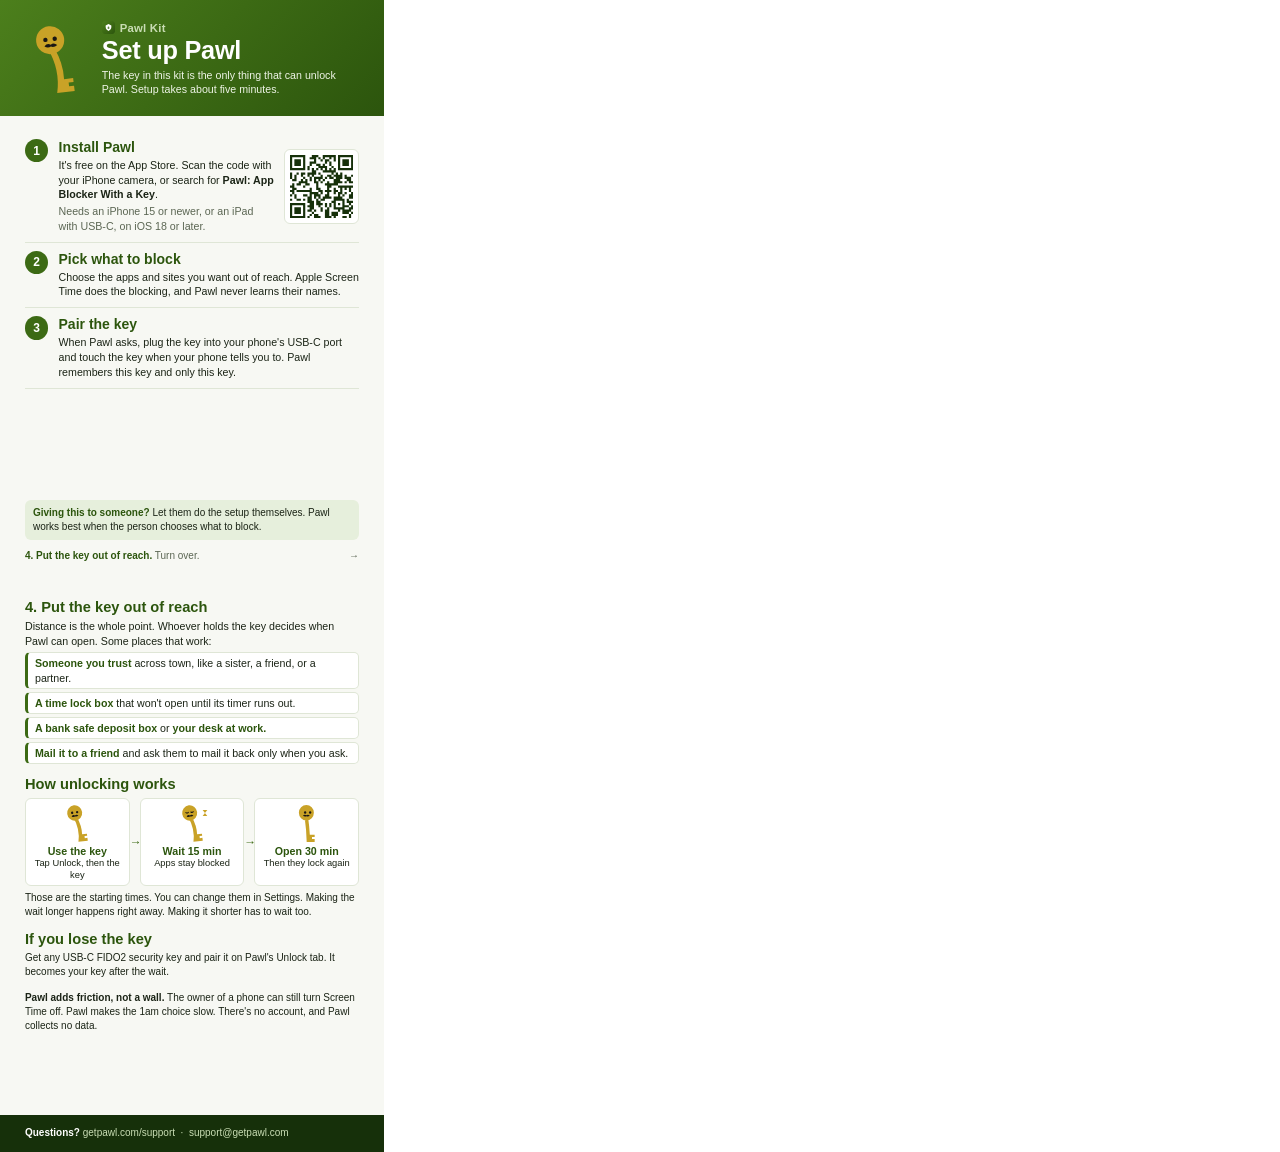
==== kit/setup-card.html @ 683b1db6 "Kit: printable setup card for the Pawl Kit (4 x 6 in, two sides) kit/Pawl-Setup-Card.pdf goes in eve" ====
<!DOCTYPE html>
<html lang="en">
<head>
<meta charset="utf-8">
<title>Pawl Kit setup card</title>
<style>
  @page { size: 4in 6in; margin: 0; }
  :root {
    --green-100:#e6efdc; --green-200:#c9ddb4; --green-400:#4c7f1c; --green-500:#3c6a14;
    --green-700:#2c550d; --green-900:#16300a; --ink:#1b2416; --muted:#5b6653; --paper:#f7f8f3;
    --line:#dfe6d6; --gold:#c9a227;
  }
  * { box-sizing: border-box; }
  html, body { margin: 0; padding: 0; }
  body { font-family: Inter, -apple-system, "Helvetica Neue", Arial, sans-serif; color: var(--ink);
         -webkit-print-color-adjust: exact; print-color-adjust: exact; }
  .page { width: 4in; height: 6in; overflow: hidden; position: relative; page-break-after: always;
           background: var(--paper); display: flex; flex-direction: column; }
  .page:last-child { page-break-after: auto; }

  /* front header */
  .head { background: linear-gradient(135deg, var(--green-400) 0%, var(--green-500) 50%, var(--green-700) 100%);
           color: #fff; padding: 0.22in 0.26in 0.2in; display: flex; align-items: center; gap: 0.14in; }
  .head img.mascot { width: 0.78in; height: 0.78in; flex: none; margin: -0.06in -0.04in -0.08in -0.08in; }
  .brand { display: flex; align-items: center; gap: 5px; font-size: 8.5pt; font-weight: 600;
            color: var(--green-200); letter-spacing: .02em; }
  .brand img { width: 13px; height: 13px; border-radius: 3px; }
  h1 { margin: 3px 0 0; font-size: 19pt; line-height: 1.05; font-weight: 700; letter-spacing: -.01em; }
  .head p { margin: 4px 0 0; font-size: 8pt; line-height: 1.35; color: #eef4e6; }

  .body { padding: 0.16in 0.26in 0; flex: 1; display: flex; flex-direction: column; }
  .step { display: grid; grid-template-columns: 0.27in 1fr; gap: 0.08in; padding: 0.085in 0;
           border-bottom: 1px solid var(--line); }
  .step:last-of-type { border-bottom: 0; }
  .n { width: 0.24in; height: 0.24in; border-radius: 50%; background: var(--green-500); color: #fff;
        font-weight: 700; font-size: 9pt; display: flex; align-items: center; justify-content: center; }
  h2 { margin: 0; font-size: 10.5pt; line-height: 1.2; color: var(--green-700); font-weight: 700; }
  .step p { margin: 2px 0 0; font-size: 8pt; line-height: 1.38; }
  .install { display: grid; grid-template-columns: 1fr 0.78in; gap: 0.1in; align-items: center; }
  .qr { background: #fff; border: 1px solid var(--line); border-radius: 6px; padding: 0.05in; }
  .qr svg { width: 100%; height: auto; display: block; }
  .note { font-size: 7pt; color: var(--muted); margin-top: 3px; line-height: 1.35; }
  .gift { margin-top: auto; background: var(--green-100); border-radius: 6px; padding: 6px 8px;
           font-size: 7.5pt; line-height: 1.38; }
  .gift b { color: var(--green-700); }
  .over { padding: 0.1in 0 0.16in; font-size: 7.5pt; color: var(--muted);
           display: flex; justify-content: space-between; align-items: center; }
  .over strong { color: var(--green-700); }

  /* back */
  .back .body { padding-top: 0.24in; }
  h3 { margin: 0 0 4px; font-size: 11pt; color: var(--green-700); font-weight: 700; }
  .places { list-style: none; padding: 0; margin: 4px 0 0; display: grid; gap: 3px; }
  .places li { font-size: 8pt; line-height: 1.32; background: #fff; border: 1px solid var(--line);
                border-left: 3px solid var(--green-500); border-radius: 5px; padding: 3px 7px; }
  .places b { color: var(--green-700); }
  .lead { font-size: 8pt; line-height: 1.38; margin: 0; }
  .flow { display: grid; grid-template-columns: 1fr 10px 1fr 10px 1fr; align-items: stretch;
           margin: 6px 0 0; }
  .flow .box { background: #fff; border: 1px solid var(--line); border-radius: 6px; padding: 4px 3px;
                text-align: center; font-size: 7pt; line-height: 1.25; }
  .flow .box img { width: 0.42in; height: 0.42in; display: block; margin: 0 auto 1px; }
  .flow .box b { display: block; font-size: 8pt; color: var(--green-700); }
  .flow .arrow { align-self: center; text-align: center; color: var(--green-500); font-size: 9pt; }
  .sec { margin-top: 0.13in; }
  .small { font-size: 7.5pt; line-height: 1.38; margin: 0; }
  .foot { margin-top: auto; background: var(--green-900); color: var(--green-200); padding: 0.12in 0.26in;
           font-size: 7.5pt; line-height: 1.4; }
  .foot b { color: #fff; }
</style>
</head>
<body>

<section class="page front">
  <div class="head">
    <img class="mascot" src="[data-uri]" alt="">
    <div>
      <div class="brand"><img src="[data-uri]" alt="">Pawl Kit</div>
      <h1>Set up Pawl</h1>
      <p>The key in this kit is the only thing that can unlock Pawl. Setup takes about five minutes.</p>
    </div>
  </div>
  <div class="body">
    <div class="step">
      <span class="n">1</span>
      <div class="install">
        <div>
          <h2>Install Pawl</h2>
          <p>It's free on the App Store. Scan the code with your iPhone camera, or search for <b>Pawl: App Blocker With a Key</b>.</p>
          <p class="note">Needs an iPhone 15 or newer, or an iPad with USB-C, on iOS 18 or later.</p>
        </div>
        <div class="qr"><svg role="img" aria-label="QR code for Pawl on the App Store" viewBox="0 0 29 29" class="segno"><path class="qrline" stroke="#16300a" d="M0 0.5h7m3 0h3m2 0h6m1 0h7m-29 1h1m5 0h1m2 0h3m1 0h1m1 0h1m2 0h1m1 0h1m1 0h1m5 0h1m-29 1h1m1 0h3m1 0h1m4 0h1m2 0h1m1 0h2m2 0h1m1 0h1m1 0h3m1 0h1m-29 1h1m1 0h3m1 0h1m2 0h3m4 0h1m1 0h1m3 0h1m1 0h3m1 0h1m-29 1h1m1 0h3m1 0h1m2 0h1m2 0h2m1 0h1m2 0h1m3 0h1m1 0h3m1 0h1m-29 1h1m5 0h1m1 0h1m4 0h4m2 0h1m2 0h1m5 0h1m-29 1h7m1 0h1m1 0h1m1 0h1m1 0h1m1 0h1m1 0h1m1 0h1m1 0h7m-19 1h2m3 0h6m-21 1h1m2 0h1m1 0h2m1 0h4m1 0h1m5 0h1m1 0h1m1 0h1m-24 1h1m1 0h1m2 0h1m2 0h1m1 0h1m3 0h1m2 0h2m1 0h4m1 0h1m2 0h1m-29 1h1m1 0h1m3 0h1m2 0h1m1 0h4m1 0h1m1 0h2m1 0h3m1 0h3m-27 1h2m2 0h1m1 0h1m1 0h1m1 0h1m1 0h1m1 0h1m4 0h3m3 0h2m-24 1h4m3 0h2m1 0h1m2 0h1m2 0h4m1 0h1m1 0h2m-28 1h1m1 0h2m2 0h2m3 0h1m3 0h6m-22 1h2m4 0h1m5 0h1m4 0h2m3 0h7m-28 1h2m6 0h1m2 0h2m3 0h1m2 0h1m2 0h1m1 0h1m1 0h1m-28 1h2m1 0h7m3 0h2m1 0h3m1 0h2m1 0h1m3 0h1m-27 1h1m7 0h4m1 0h1m2 0h1m2 0h1m1 0h2m1 0h1m2 0h1m-29 1h1m1 0h1m3 0h2m1 0h1m1 0h3m2 0h2m4 0h1m1 0h1m2 0h2m-27 1h1m5 0h2m1 0h1m1 0h1m1 0h4m1 0h4m3 0h2m-29 1h1m2 0h2m1 0h1m1 0h2m2 0h1m1 0h2m4 0h5m1 0h1m-19 1h3m1 0h2m5 0h2m3 0h1m1 0h3m-29 1h7m2 0h2m1 0h3m1 0h1m1 0h1m1 0h1m1 0h1m1 0h1m2 0h1m-28 1h1m5 0h1m1 0h3m2 0h1m2 0h1m1 0h1m1 0h1m3 0h3m1 0h1m-29 1h1m1 0h3m1 0h1m2 0h2m3 0h1m2 0h1m2 0h5m2 0h2m-29 1h1m1 0h3m1 0h1m1 0h2m1 0h1m2 0h1m1 0h2m4 0h1m1 0h4m-28 1h1m1 0h3m1 0h1m3 0h1m5 0h2m1 0h3m2 0h3m1 0h1m-29 1h1m5 0h1m2 0h1m1 0h2m3 0h2m1 0h3m5 0h1m-28 1h7m1 0h1m2 0h3m2 0h3m1 0h1m3 0h2m1 0h1"/></svg></div>
      </div>
    </div>
    <div class="step">
      <span class="n">2</span>
      <div>
        <h2>Pick what to block</h2>
        <p>Choose the apps and sites you want out of reach. Apple Screen Time does the blocking, and Pawl never learns their names.</p>
      </div>
    </div>
    <div class="step">
      <span class="n">3</span>
      <div>
        <h2>Pair the key</h2>
        <p>When Pawl asks, plug the key into your phone's USB-C port and touch the key when your phone tells you to. Pawl remembers this key and only this key.</p>
      </div>
    </div>
    <div class="gift"><b>Giving this to someone?</b> Let them do the setup themselves. Pawl works best when the person chooses what to block.</div>
    <div class="over"><span><strong>4. Put the key out of reach.</strong> Turn over.</span><span>&#8594;</span></div>
  </div>
</section>

<section class="page back">
  <div class="body">
    <h3>4. Put the key out of reach</h3>
    <p class="lead">Distance is the whole point. Whoever holds the key decides when Pawl can open. Some places that work:</p>
    <ul class="places">
      <li><b>Someone you trust</b> across town, like a sister, a friend, or a partner.</li>
      <li><b>A time lock box</b> that won't open until its timer runs out.</li>
      <li><b>A bank safe deposit box</b> or <b>your desk at work.</b></li>
      <li><b>Mail it to a friend</b> and ask them to mail it back only when you ask.</li>
    </ul>

    <div class="sec">
      <h3>How unlocking works</h3>
      <div class="flow">
        <div class="box"><img src="[data-uri]" alt=""><b>Use the key</b>Tap Unlock, then the key</div>
        <div class="arrow">&#8594;</div>
        <div class="box"><img src="[data-uri]" alt=""><b>Wait 15 min</b>Apps stay blocked</div>
        <div class="arrow">&#8594;</div>
        <div class="box"><img src="[data-uri]" alt=""><b>Open 30 min</b>Then they lock again</div>
      </div>
      <p class="small" style="margin-top:5px">Those are the starting times. You can change them in Settings. Making the wait longer happens right away. Making it shorter has to wait too.</p>
    </div>

    <div class="sec">
      <h3>If you lose the key</h3>
      <p class="small">Get any USB-C FIDO2 security key and pair it on Pawl's Unlock tab. It becomes your key after the wait.</p>
    </div>

    <div class="sec">
      <p class="small"><b>Pawl adds friction, not a wall.</b> The owner of a phone can still turn Screen Time off. Pawl makes the 1am choice slow. There's no account, and Pawl collects no data.</p>
    </div>
  </div>
  <div class="foot">
    <b>Questions?</b> getpawl.com/support &nbsp;·&nbsp; support@getpawl.com
  </div>
</section>

</body>
</html>
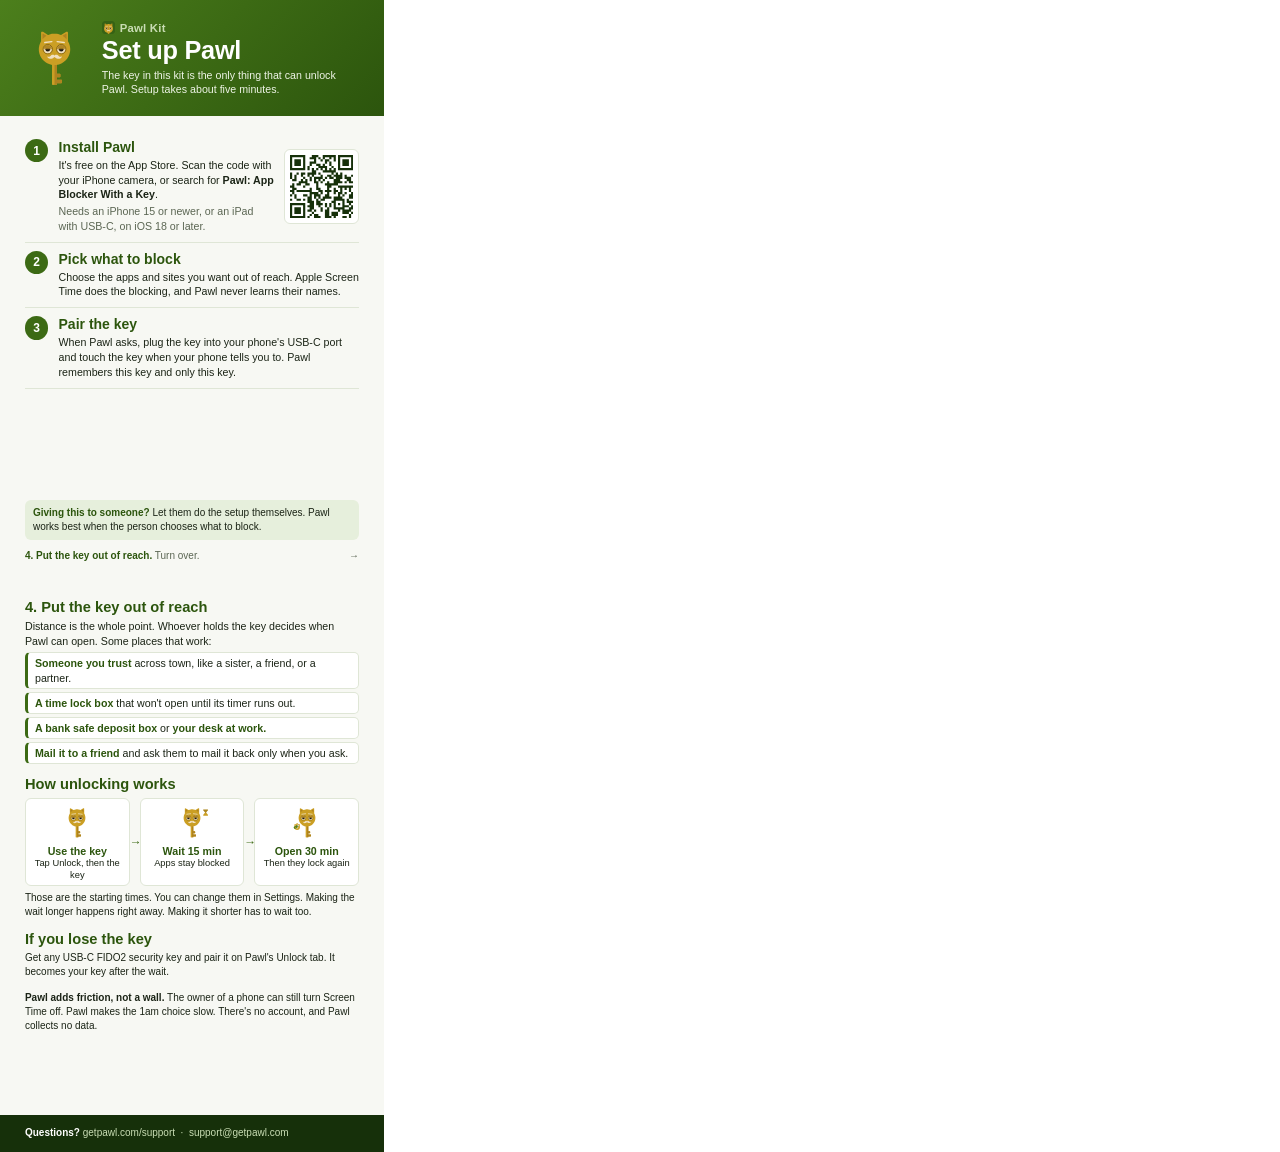
==== commit e925187d: "2.4: Pawl, the old cat key. New mascot drawn in code, animated poses, new app icon and site art The " ====
--- a/kit/setup-card.html
+++ b/kit/setup-card.html
@@ -73,9 +73,9 @@
 
 <section class="page front">
   <div class="head">
-    <img class="mascot" src="[data-uri]" alt="">
+    <img class="mascot" src="[data-uri]" alt="">
     <div>
-      <div class="brand"><img src="[data-uri]" alt="">Pawl Kit</div>
+      <div class="brand"><img src="[data-uri]" alt="">Pawl Kit</div>
       <h1>Set up Pawl</h1>
       <p>The key in this kit is the only thing that can unlock Pawl. Setup takes about five minutes.</p>
     </div>
@@ -125,11 +125,11 @@
     <div class="sec">
       <h3>How unlocking works</h3>
       <div class="flow">
-        <div class="box"><img src="[data-uri]" alt=""><b>Use the key</b>Tap Unlock, then the key</div>
+        <div class="box"><img src="[data-uri]" alt=""><b>Use the key</b>Tap Unlock, then the key</div>
         <div class="arrow">&#8594;</div>
-        <div class="box"><img src="[data-uri]" alt=""><b>Wait 15 min</b>Apps stay blocked</div>
+        <div class="box"><img src="[data-uri]" alt=""><b>Wait 15 min</b>Apps stay blocked</div>
         <div class="arrow">&#8594;</div>
-        <div class="box"><img src="[data-uri]" alt=""><b>Open 30 min</b>Then they lock again</div>
+        <div class="box"><img src="[data-uri]" alt=""><b>Open 30 min</b>Then they lock again</div>
       </div>
       <p class="small" style="margin-top:5px">Those are the starting times. You can change them in Settings. Making the wait longer happens right away. Making it shorter has to wait too.</p>
     </div>
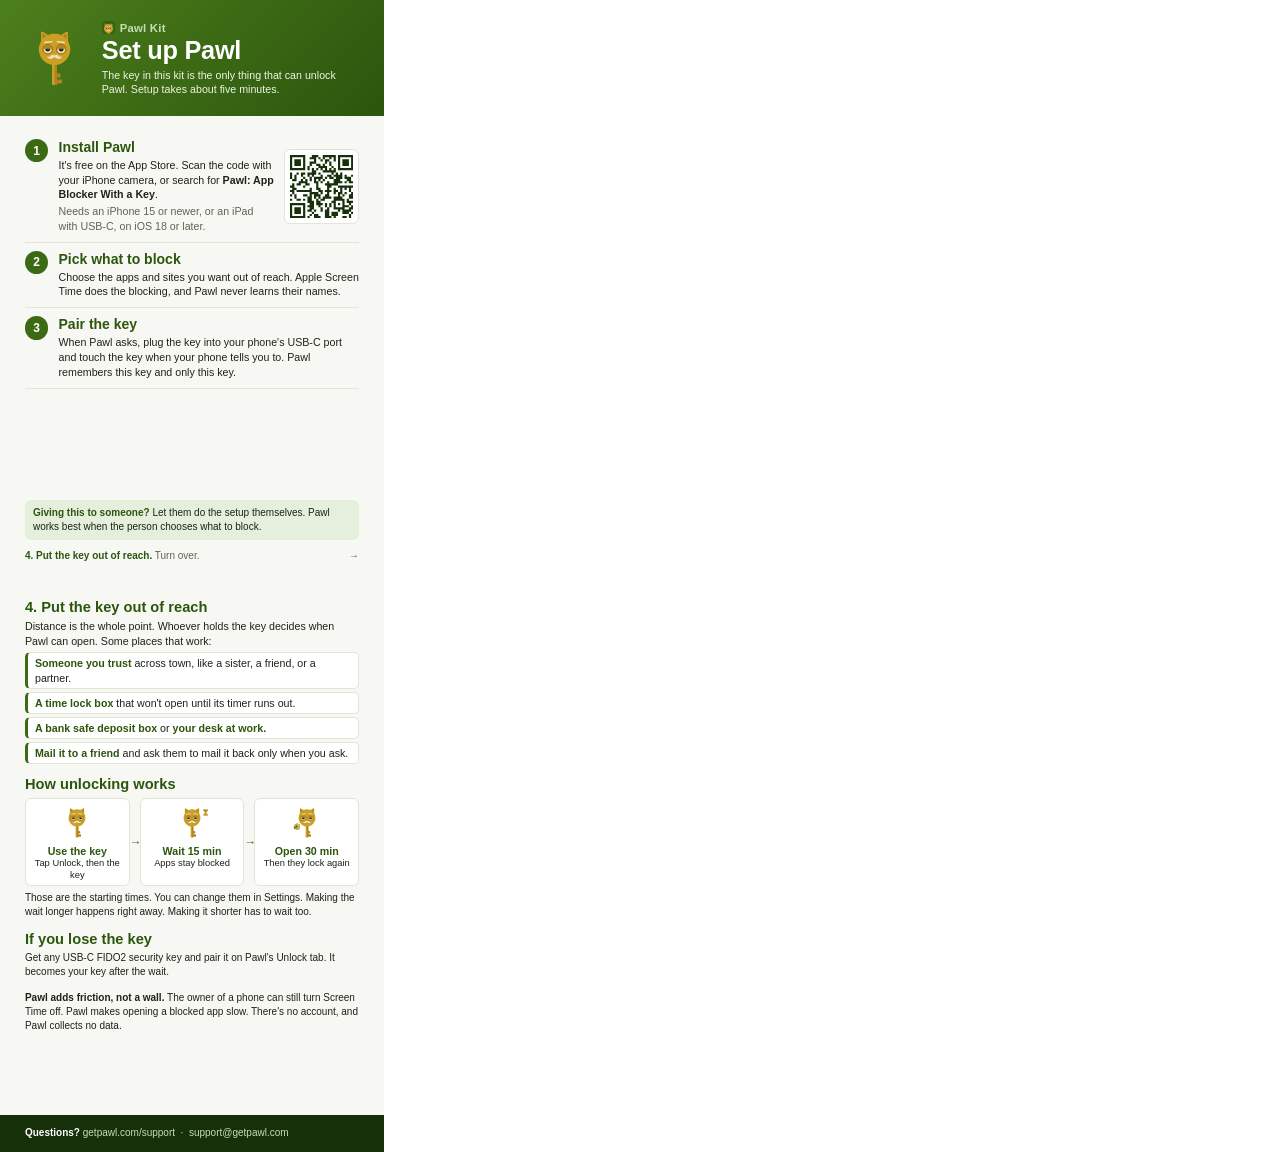
==== commit 390ceffb: "Replace 1am marketing with app blocker with a key you give away Co-Authored-By: Claude Fable 5.1 <no" ====
--- a/kit/setup-card.html
+++ b/kit/setup-card.html
@@ -140,7 +140,7 @@
     </div>
 
     <div class="sec">
-      <p class="small"><b>Pawl adds friction, not a wall.</b> The owner of a phone can still turn Screen Time off. Pawl makes the 1am choice slow. There's no account, and Pawl collects no data.</p>
+      <p class="small"><b>Pawl adds friction, not a wall.</b> The owner of a phone can still turn Screen Time off. Pawl makes opening a blocked app slow. There's no account, and Pawl collects no data.</p>
     </div>
   </div>
   <div class="foot">
